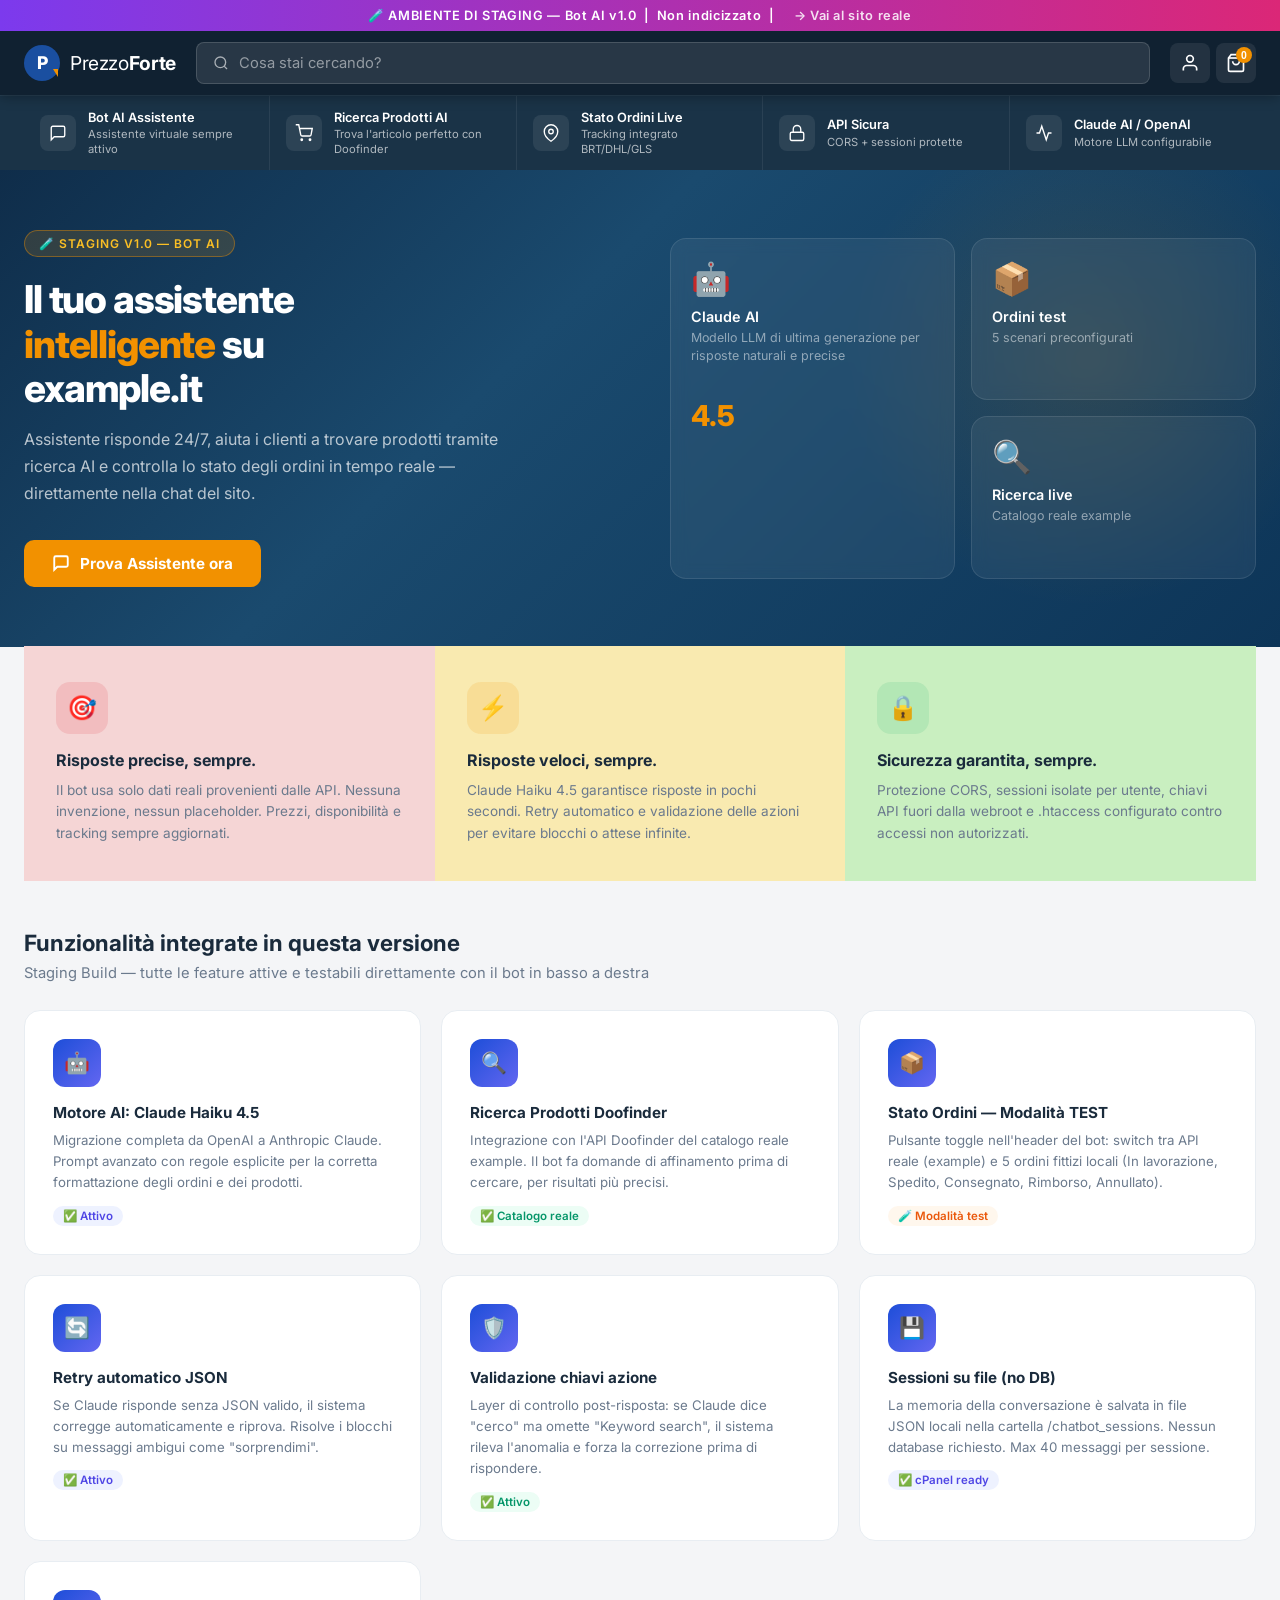
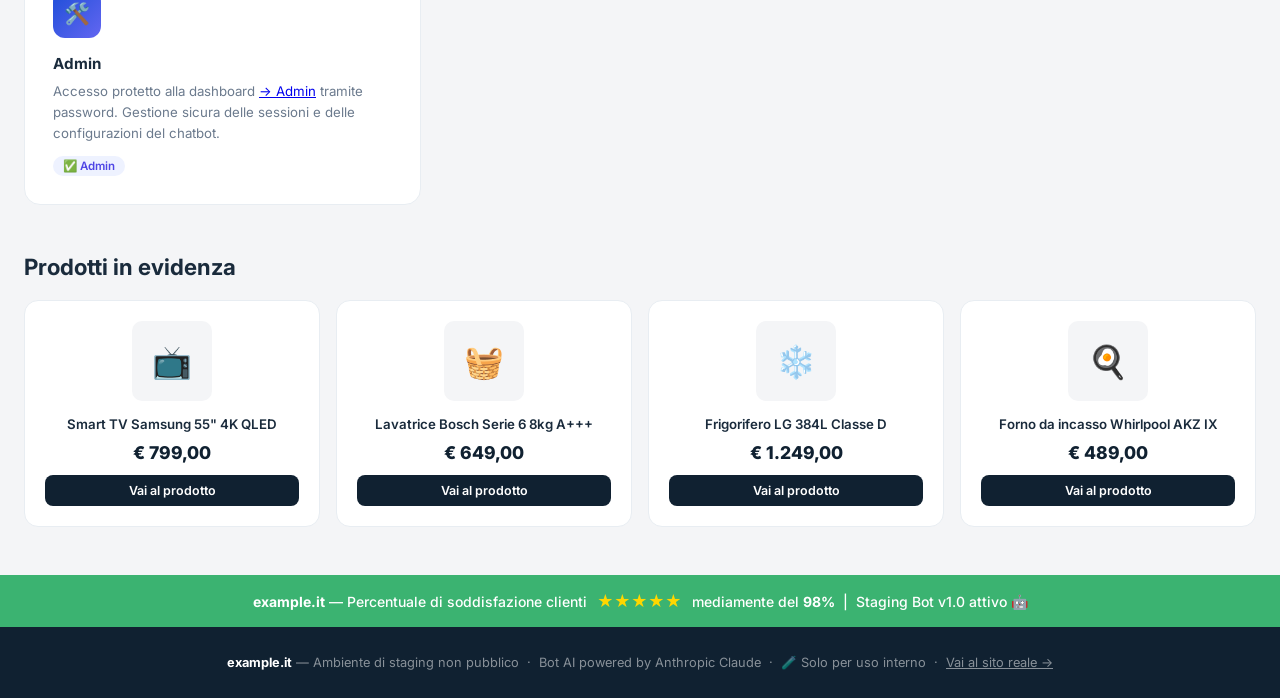
==== index.html @ e156c90d "spostato index" ====
<!DOCTYPE html>
<html lang="it">
<head>
    <meta charset="UTF-8">
    <meta name="viewport" content="width=device-width, initial-scale=1.0">
    <title>example — Ambiente di Staging Bot AI</title>
    <meta name="description" content="Ambiente di staging per il test del chatbot AI di example.">
    <meta name="robots" content="noindex, nofollow">
    <link rel="preconnect" href="https://fonts.googleapis.com">
    <link href="https://fonts.googleapis.com/css2?family=Inter:wght@300;400;500;600;700;800&display=swap" rel="stylesheet">

    <style>
        *, *::before, *::after { box-sizing: border-box; margin: 0; padding: 0; }

        :root {
            --pf-navy:    #102131;
            --pf-navy-2:  #1a3347;
            --pf-orange:  #F29100;
            --pf-green:   #3BB371;
            --pf-pink-bg: #F5D5D5;
            --pf-yellow-bg:#F9EAB0;
            --pf-green-bg: #C9EFC0;
            --pf-light:   #f4f5f7;
            --pf-white:   #ffffff;
            --pf-text:    #1a2b3c;
            --pf-muted:   #6b7a8d;
            --pf-font:    'Inter', sans-serif;
            /* Widget vars */
            --w-primary: #1D4ED8;
            --w-gradient: linear-gradient(135deg, #1D4ED8, #6366f1);
        }

        html { scroll-behavior: smooth; }
        body { font-family: var(--pf-font); background: var(--pf-light); color: var(--pf-text); }

        /* ============ STAGING BADGE ============ */
        .staging-bar {
            background: linear-gradient(90deg, #7c3aed, #db2777);
            color: white; text-align: center;
            padding: 8px 16px; font-size: 0.8rem; font-weight: 600;
            letter-spacing: 0.05em; z-index: 1000; position: relative;
        }
        .staging-bar a { color: rgba(255,255,255,0.85); text-decoration: none; margin-left: 12px; }
        .staging-bar a:hover { text-decoration: underline; }

        /* ============ HEADER ============ */
        .pf-header {
            background: var(--pf-navy);
            padding: 0 24px;
            position: sticky; top: 0; z-index: 999;
            box-shadow: 0 2px 12px rgba(0,0,0,0.3);
        }
        .pf-header-inner {
            max-width: 1280px; margin: 0 auto;
            display: flex; align-items: center; gap: 20px;
            height: 64px;
        }
        .pf-logo {
            display: flex; align-items: center; gap: 10px;
            text-decoration: none; flex-shrink: 0;
        }
        .pf-logo-icon {
            width: 36px; height: 36px; background: #1a4fa0;
            border-radius: 50%; display: flex; align-items: center;
            justify-content: center; position: relative;
        }
        .pf-logo-p {
            color: white; font-weight: 800; font-size: 1.1rem; line-height: 1;
        }
        .pf-logo-arrow {
            position: absolute; bottom: 4px; right: 2px;
            width: 0; height: 0;
            border-left: 5px solid transparent;
            border-right: 0px solid transparent;
            border-top: 8px solid var(--pf-orange);
        }
        .pf-logo-text { color: white; font-size: 1.2rem; font-weight: 700; letter-spacing: -0.02em; }
        .pf-logo-text span { font-weight: 400; }

        .pf-search {
            flex: 1; display: flex; align-items: center;
            background: rgba(255,255,255,0.1); border: 1px solid rgba(255,255,255,0.15);
            border-radius: 8px; padding: 0 16px; gap: 10px; height: 42px;
            transition: background 0.2s;
        }
        .pf-search:focus-within { background: rgba(255,255,255,0.16); border-color: rgba(255,255,255,0.3); }
        .pf-search input {
            background: none; border: none; outline: none; color: white;
            font-family: var(--pf-font); font-size: 0.92rem; width: 100%;
        }
        .pf-search input::placeholder { color: rgba(255,255,255,0.5); }
        .pf-search svg { flex-shrink: 0; opacity: 0.6; }

        .pf-header-icons { display: flex; gap: 6px; flex-shrink: 0; }
        .pf-icon-btn {
            width: 40px; height: 40px; border-radius: 8px; background: rgba(255,255,255,0.08);
            border: none; cursor: pointer; display: flex; align-items: center;
            justify-content: center; color: white; transition: background 0.2s; position: relative;
        }
        .pf-icon-btn:hover { background: rgba(255,255,255,0.15); }
        .pf-cart-badge {
            position: absolute; top: 4px; right: 4px;
            width: 16px; height: 16px; background: var(--pf-orange);
            border-radius: 50%; font-size: 0.65rem; font-weight: 700;
            display: flex; align-items: center; justify-content: center; color: white;
        }

        /* ============ SERVICE STRIP ============ */
        .service-strip {
            background: var(--pf-navy-2);
            border-top: 1px solid rgba(255,255,255,0.06);
        }
        .service-strip-inner {
            max-width: 1280px; margin: 0 auto;
            display: grid; grid-template-columns: repeat(5, 1fr);
            padding: 0 24px;
        }
        .service-item {
            display: flex; align-items: center; gap: 12px;
            padding: 14px 16px; color: white;
            border-right: 1px solid rgba(255,255,255,0.07);
            transition: background 0.2s; cursor: default;
        }
        .service-item:last-child { border-right: none; }
        .service-item:hover { background: rgba(255,255,255,0.05); }
        .service-icon {
            width: 36px; height: 36px; flex-shrink: 0;
            display: flex; align-items: center; justify-content: center;
            background: rgba(255,255,255,0.08); border-radius: 8px;
        }
        .service-icon svg { width: 18px; height: 18px; }
        .service-text strong { display: block; font-size: 0.8rem; font-weight: 600; line-height: 1.2; }
        .service-text small { font-size: 0.7rem; opacity: 0.65; line-height: 1.3; display: block; margin-top: 2px; }

        /* ============ HERO BANNER ============ */
        .hero {
            background: linear-gradient(135deg, #0f2d4a 0%, #1a4a6e 40%, #0d3558 100%);
            padding: 60px 24px;
            position: relative; overflow: hidden;
        }
        .hero::before {
            content: '';
            position: absolute; top: -60px; right: -60px;
            width: 500px; height: 500px;
            background: radial-gradient(circle, rgba(242,145,0,0.12) 0%, transparent 70%);
            border-radius: 50%;
        }
        .hero-inner {
            max-width: 1280px; margin: 0 auto;
            display: grid; grid-template-columns: 1fr 1fr; gap: 60px;
            align-items: center;
        }
        .hero-badge {
            display: inline-flex; align-items: center; gap: 6px;
            background: rgba(242,145,0,0.15); border: 1px solid rgba(242,145,0,0.4);
            color: #fbbf24; padding: 5px 14px; border-radius: 100px;
            font-size: 0.75rem; font-weight: 600; letter-spacing: 0.08em;
            text-transform: uppercase; margin-bottom: 20px;
        }
        .hero h1 {
            font-size: 2.4rem; font-weight: 800; color: white; line-height: 1.15;
            margin-bottom: 16px; letter-spacing: -0.03em;
        }
        .hero h1 em { font-style: normal; color: var(--pf-orange); }
        .hero p {
            color: rgba(255,255,255,0.7); font-size: 1rem; line-height: 1.7;
            margin-bottom: 32px; max-width: 480px;
        }
        .hero-cta {
            display: inline-flex; align-items: center; gap: 10px;
            background: var(--pf-orange); color: white; font-weight: 700;
            padding: 14px 28px; border-radius: 10px; text-decoration: none;
            font-size: 0.95rem; transition: opacity 0.2s, transform 0.15s;
            cursor: pointer; border: none; font-family: var(--pf-font);
        }
        .hero-cta:hover { opacity: 0.9; transform: translateY(-1px); }

        /* Hero right: floating cards */
        .hero-visual {
            display: grid; grid-template-columns: 1fr 1fr; gap: 16px;
        }
        .conv-card {
            background: rgba(255,255,255,0.06);
            border: 1px solid rgba(255,255,255,0.1);
            border-radius: 16px; padding: 20px;
            backdrop-filter: blur(8px);
        }
        .conv-card.tall { grid-row: span 2; }
        .conv-card-icon { font-size: 2rem; margin-bottom: 10px; }
        .conv-card h4 { color: white; font-size: 0.9rem; font-weight: 600; margin-bottom: 4px; }
        .conv-card p  { color: rgba(255,255,255,0.5); font-size: 0.78rem; line-height: 1.5; }
        .conv-card-stat { font-size: 1.8rem; font-weight: 800; color: var(--pf-orange); margin-top: 12px; }

        /* ============ GARANZIE ============ */
        .garanzie {
            padding: 0 24px; margin-top: -1px;
        }
        .garanzie-inner {
            max-width: 1280px; margin: 0 auto;
            display: grid; grid-template-columns: repeat(3, 1fr); gap: 0;
        }
        .garanzia-card {
            padding: 36px 32px; position: relative;
        }
        .garanzia-card:nth-child(1) { background: var(--pf-pink-bg); }
        .garanzia-card:nth-child(2) { background: var(--pf-yellow-bg); }
        .garanzia-card:nth-child(3) { background: var(--pf-green-bg); }
        .garanzia-icon {
            width: 52px; height: 52px; border-radius: 14px;
            display: flex; align-items: center; justify-content: center;
            margin-bottom: 16px; font-size: 1.5rem;
        }
        .garanzia-card:nth-child(1) .garanzia-icon { background: rgba(220,53,69,0.15); }
        .garanzia-card:nth-child(2) .garanzia-icon { background: rgba(242,145,0,0.15); }
        .garanzia-card:nth-child(3) .garanzia-icon { background: rgba(59,179,113,0.15); }
        .garanzia-card h3 { font-size: 1rem; font-weight: 700; margin-bottom: 10px; color: var(--pf-text); }
        .garanzia-card p  { font-size: 0.85rem; color: var(--pf-muted); line-height: 1.6; }

        /* ============ FEATURES DETTAGLIO (sostituisce categorie) ============ */
        .features-section {
            max-width: 1280px; margin: 48px auto; padding: 0 24px;
        }
        .section-title {
            font-size: 1.4rem; font-weight: 700; margin-bottom: 8px; color: var(--pf-text);
        }
        .section-subtitle {
            font-size: 0.92rem; color: var(--pf-muted); margin-bottom: 28px;
        }
        .features-grid {
            display: grid; grid-template-columns: repeat(3, 1fr); gap: 20px;
        }
        .feature-card {
            background: white; border: 1px solid #e8edf2;
            border-radius: 16px; padding: 28px; transition: transform 0.2s, box-shadow 0.2s;
        }
        .feature-card:hover {
            transform: translateY(-3px);
            box-shadow: 0 12px 32px rgba(0,0,0,0.08);
        }
        .feature-card-icon {
            width: 48px; height: 48px; border-radius: 12px;
            background: linear-gradient(135deg, #1D4ED8, #6366f1);
            display: flex; align-items: center; justify-content: center;
            font-size: 1.3rem; margin-bottom: 16px;
        }
        .feature-card h4 { font-size: 0.95rem; font-weight: 700; margin-bottom: 8px; }
        .feature-card p  { font-size: 0.83rem; color: var(--pf-muted); line-height: 1.6; }
        .feature-tag {
            display: inline-block; margin-top: 12px;
            background: #EEF2FF; color: #4F46E5;
            font-size: 0.72rem; font-weight: 600; padding: 3px 10px;
            border-radius: 100px;
        }
        .feature-tag.green { background: #ECFDF5; color: #059669; }
        .feature-tag.orange{ background: #FFF7ED; color: #EA580C; }

        /* ============ TRUSTPILOT STRIP ============ */
        .trustpilot-strip {
            background: var(--pf-green); padding: 16px 24px; text-align: center;
            color: white; font-size: 0.875rem; font-weight: 500; margin-top: 48px;
        }
        .trustpilot-strip strong { font-weight: 700; }
        .tp-stars { color: #FFD700; font-size: 1rem; margin: 0 6px; }

        /* ============ PRODUCTS PLACEHOLDER ============ */
        .products-section {
            max-width: 1280px; margin: 0 auto 48px; padding: 0 24px;
        }
        .products-grid {
            display: grid; grid-template-columns: repeat(4, 1fr); gap: 16px; margin-top: 20px;
        }
        .product-card {
            background: white; border: 1px solid #e8edf2; border-radius: 14px;
            padding: 20px; text-align: center; transition: transform 0.2s, box-shadow 0.2s;
        }
        .product-card:hover { transform: translateY(-2px); box-shadow: 0 8px 24px rgba(0,0,0,0.07); }
        .product-thumb {
            width: 80px; height: 80px; background: var(--pf-light);
            border-radius: 10px; margin: 0 auto 14px; display: flex;
            align-items: center; justify-content: center; font-size: 2rem;
        }
        .product-card h5 { font-size: 0.83rem; font-weight: 600; margin-bottom: 8px; line-height: 1.4; color: var(--pf-text); }
        .product-price { font-size: 1.1rem; font-weight: 800; color: var(--pf-navy); }
        .product-btn {
            display: block; margin-top: 12px; padding: 8px;
            background: var(--pf-navy); color: white; border-radius: 8px;
            font-size: 0.78rem; font-weight: 600; text-decoration: none;
            transition: background 0.2s;
        }
        .product-btn:hover { background: var(--pf-navy-2); }

        /* ============ FOOTER ============ */
        .pf-footer {
            background: var(--pf-navy); color: rgba(255,255,255,0.5);
            text-align: center; padding: 28px 24px;
            font-size: 0.8rem; margin-top: 0;
        }
        .pf-footer strong { color: white; }

        /* ============ RESPONSIVE ============ */
        @media (max-width: 900px) {
            .hero-inner { grid-template-columns: 1fr; }
            .hero-visual { display: none; }
            .service-strip-inner { grid-template-columns: repeat(3, 1fr); }
            .service-item:nth-child(4),
            .service-item:nth-child(5) { display: none; }
            .garanzie-inner,
            .features-grid { grid-template-columns: 1fr; }
            .products-grid { grid-template-columns: repeat(2,1fr); }
        }
        @media (max-width: 580px) {
            .service-strip-inner { grid-template-columns: 1fr 1fr; }
            .service-item:nth-child(3),
            .service-item:nth-child(4),
            .service-item:nth-child(5) { display: none; }
            .products-grid { grid-template-columns: 1fr; }
        }
    </style>

</head>
<body>

    <!-- Staging Bar -->
    <div class="staging-bar">
        🧪 AMBIENTE DI STAGING — Bot AI v1.0 &nbsp;|&nbsp; Non indicizzato &nbsp;|&nbsp;
        <a href="#">→ Vai al sito reale</a>
    </div>

    <!-- Header -->
    <header class="pf-header">
        <div class="pf-header-inner">
            <a href="#" class="pf-logo">
                <div class="pf-logo-icon">
                    <span class="pf-logo-p">P</span>
                    <div class="pf-logo-arrow"></div>
                </div>
                <span class="pf-logo-text"><span>Prezzo</span>Forte</span>
            </a>
            <div class="pf-search">
                <svg width="16" height="16" viewBox="0 0 24 24" fill="none" stroke="white" stroke-width="2">
                    <circle cx="11" cy="11" r="8"/><path d="m21 21-4.35-4.35"/>
                </svg>
                <input type="text" placeholder="Cosa stai cercando?">
            </div>
            <div class="pf-header-icons">
                <button class="pf-icon-btn" aria-label="Account">
                    <svg width="20" height="20" viewBox="0 0 24 24" fill="none" stroke="white" stroke-width="2">
                        <path d="M20 21v-2a4 4 0 0 0-4-4H8a4 4 0 0 0-4 4v2"/>
                        <circle cx="12" cy="7" r="4"/>
                    </svg>
                </button>
                <button class="pf-icon-btn" aria-label="Carrello" style="position:relative">
                    <svg width="20" height="20" viewBox="0 0 24 24" fill="none" stroke="white" stroke-width="2">
                        <path d="M6 2 3 6v14a2 2 0 0 0 2 2h14a2 2 0 0 0 2-2V6l-3-4z"/>
                        <line x1="3" y1="6" x2="21" y2="6"/>
                        <path d="M16 10a4 4 0 0 1-8 0"/>
                    </svg>
                    <span class="pf-cart-badge">0</span>
                </button>
            </div>
        </div>
    </header>

    <!-- Service Strip -->
    <div class="service-strip">
        <div class="service-strip-inner">
            <div class="service-item">
                <div class="service-icon">
                    <svg viewBox="0 0 24 24" fill="none" stroke="white" stroke-width="1.8">
                        <path d="M21 15a2 2 0 0 1-2 2H7l-4 4V5a2 2 0 0 1 2-2h14a2 2 0 0 1 2 2z"/>
                    </svg>
                </div>
                <div class="service-text">
                    <strong>Bot AI Assistente</strong>
                    <small>Assistente virtuale sempre attivo</small>
                </div>
            </div>
            <div class="service-item">
                <div class="service-icon">
                    <svg viewBox="0 0 24 24" fill="none" stroke="white" stroke-width="1.8">
                        <circle cx="9" cy="21" r="1"/><circle cx="20" cy="21" r="1"/>
                        <path d="M1 1h4l2.68 13.39a2 2 0 0 0 2 1.61h9.72a2 2 0 0 0 2-1.61L23 6H6"/>
                    </svg>
                </div>
                <div class="service-text">
                    <strong>Ricerca Prodotti AI</strong>
                    <small>Trova l'articolo perfetto con Doofinder</small>
                </div>
            </div>
            <div class="service-item">
                <div class="service-icon">
                    <svg viewBox="0 0 24 24" fill="none" stroke="white" stroke-width="1.8">
                        <path d="M21 10c0 7-9 13-9 13s-9-6-9-13a9 9 0 0 1 18 0z"/>
                        <circle cx="12" cy="10" r="3"/>
                    </svg>
                </div>
                <div class="service-text">
                    <strong>Stato Ordini Live</strong>
                    <small>Tracking integrato BRT/DHL/GLS</small>
                </div>
            </div>
            <div class="service-item">
                <div class="service-icon">
                    <svg viewBox="0 0 24 24" fill="none" stroke="white" stroke-width="1.8">
                        <rect x="3" y="11" width="18" height="11" rx="2" ry="2"/>
                        <path d="M7 11V7a5 5 0 0 1 10 0v4"/>
                    </svg>
                </div>
                <div class="service-text">
                    <strong>API Sicura</strong>
                    <small>CORS + sessioni protette</small>
                </div>
            </div>
            <div class="service-item">
                <div class="service-icon">
                    <svg viewBox="0 0 24 24" fill="none" stroke="white" stroke-width="1.8">
                        <polyline points="22 12 18 12 15 21 9 3 6 12 2 12"/>
                    </svg>
                </div>
                <div class="service-text">
                    <strong>Claude AI / OpenAI</strong>
                    <small>Motore LLM configurabile</small>
                </div>
            </div>
        </div>
    </div>

    <!-- Hero Banner -->
    <section class="hero">
        <div class="hero-inner">
            <div>
                <div class="hero-badge">🧪 Staging v1.0 — Bot AI</div>
                <h1>Il tuo assistente<br><em>intelligente</em> su<br>example.it</h1>
                <p>Assistente risponde 24/7, aiuta i clienti a trovare prodotti tramite ricerca AI e controlla lo stato degli ordini in tempo reale — direttamente nella chat del sito.</p>
                <button class="hero-cta" onclick="document.getElementById('pf-widget-fab').click()">
                    <svg width="18" height="18" viewBox="0 0 24 24" fill="none" stroke="white" stroke-width="2.5">
                        <path d="M21 15a2 2 0 0 1-2 2H7l-4 4V5a2 2 0 0 1 2-2h14a2 2 0 0 1 2 2z"/>
                    </svg>
                    Prova Assistente ora
                </button>
            </div>
            <div class="hero-visual">
                <div class="conv-card tall">
                    <div class="conv-card-icon">🤖</div>
                    <h4>Claude AI</h4>
                    <p>Modello LLM di ultima generazione per risposte naturali e precise</p>
                    <div class="conv-card-stat">4.5</div>
                </div>
                <div class="conv-card">
                    <div class="conv-card-icon">📦</div>
                    <h4>Ordini test</h4>
                    <p>5 scenari preconfigurati</p>
                </div>
                <div class="conv-card">
                    <div class="conv-card-icon">🔍</div>
                    <h4>Ricerca live</h4>
                    <p>Catalogo reale example</p>
                </div>
            </div>
        </div>
    </section>

    <!-- Garanzie (ispirate al design originale) -->
    <div class="garanzie">
        <div class="garanzie-inner">
            <div class="garanzia-card">
                <div class="garanzia-icon">🎯</div>
                <h3>Risposte precise, sempre.</h3>
                <p>Il bot usa solo dati reali provenienti dalle API. Nessuna invenzione, nessun placeholder. Prezzi, disponibilità e tracking sempre aggiornati.</p>
            </div>
            <div class="garanzia-card">
                <div class="garanzia-icon">⚡</div>
                <h3>Risposte veloci, sempre.</h3>
                <p>Claude Haiku 4.5 garantisce risposte in pochi secondi. Retry automatico e validazione delle azioni per evitare blocchi o attese infinite.</p>
            </div>
            <div class="garanzia-card">
                <div class="garanzia-icon">🔒</div>
                <h3>Sicurezza garantita, sempre.</h3>
                <p>Protezione CORS, sessioni isolate per utente, chiavi API fuori dalla webroot e .htaccess configurato contro accessi non autorizzati.</p>
            </div>
        </div>
    </div>

    <!-- Features dettaglio (sostituisce categorie prodotto) -->
    <section class="features-section">
        <div class="section-title">Funzionalità integrate in questa versione</div>
        <div class="section-subtitle">Staging Build — tutte le feature attive e testabili direttamente con il bot in basso a destra</div>
        <div class="features-grid">
            <div class="feature-card">
                <div class="feature-card-icon">🤖</div>
                <h4>Motore AI: Claude Haiku 4.5</h4>
                <p>Migrazione completa da OpenAI a Anthropic Claude. Prompt avanzato con regole esplicite per la corretta formattazione degli ordini e dei prodotti.</p>
                <span class="feature-tag">✅ Attivo</span>
            </div>
            <div class="feature-card">
                <div class="feature-card-icon">🔍</div>
                <h4>Ricerca Prodotti Doofinder</h4>
                <p>Integrazione con l'API Doofinder del catalogo reale example. Il bot fa domande di affinamento prima di cercare, per risultati più precisi.</p>
                <span class="feature-tag green">✅ Catalogo reale</span>
            </div>
            <div class="feature-card">
                <div class="feature-card-icon">📦</div>
                <h4>Stato Ordini — Modalità TEST</h4>
                <p>Pulsante toggle nell'header del bot: switch tra API reale (example) e 5 ordini fittizi locali (In lavorazione, Spedito, Consegnato, Rimborso, Annullato).</p>
                <span class="feature-tag orange">🧪 Modalità test</span>
            </div>
            <div class="feature-card">
                <div class="feature-card-icon">🔄</div>
                <h4>Retry automatico JSON</h4>
                <p>Se Claude risponde senza JSON valido, il sistema corregge automaticamente e riprova. Risolve i blocchi su messaggi ambigui come "sorprendimi".</p>
                <span class="feature-tag">✅ Attivo</span>
            </div>
            <div class="feature-card">
                <div class="feature-card-icon">🛡️</div>
                <h4>Validazione chiavi azione</h4>
                <p>Layer di controllo post-risposta: se Claude dice "cerco" ma omette "Keyword search", il sistema rileva l'anomalia e forza la correzione prima di rispondere.</p>
                <span class="feature-tag green">✅ Attivo</span>
            </div>
            <div class="feature-card">
                <div class="feature-card-icon">💾</div>
                <h4>Sessioni su file (no DB)</h4>
                <p>La memoria della conversazione è salvata in file JSON locali nella cartella /chatbot_sessions. Nessun database richiesto. Max 40 messaggi per sessione.</p>
                <span class="feature-tag">✅ cPanel ready</span>
            </div>
            <div class="feature-card">
                <div class="feature-card-icon">🛠️</div>
                <h4>Admin</h4>
                <p>Accesso protetto alla dashboard <a href="admin/index.php" class="feature-docs-link">→ Admin</a> tramite password. Gestione sicura delle sessioni e delle configurazioni del chatbot.</p>
				<span class="feature-tag">✅ Admin</span>
            </div>
        </div>
    </section>

    <!-- Prodotti in evidenza (placeholder) -->
    <section class="products-section">
        <div class="section-title">Prodotti in evidenza</div>
        <div class="products-grid">
            <div class="product-card">
                <div class="product-thumb">📺</div>
                <h5>Smart TV Samsung 55" 4K QLED</h5>
                <div class="product-price">€ 799,00</div>
                <a href="#" class="product-btn">Vai al prodotto</a>
            </div>
            <div class="product-card">
                <div class="product-thumb">🧺</div>
                <h5>Lavatrice Bosch Serie 6 8kg A+++</h5>
                <div class="product-price">€ 649,00</div>
                <a href="#" class="product-btn">Vai al prodotto</a>
            </div>
            <div class="product-card">
                <div class="product-thumb">❄️</div>
                <h5>Frigorifero LG 384L Classe D</h5>
                <div class="product-price">€ 1.249,00</div>
                <a href="#" class="product-btn">Vai al prodotto</a>
            </div>
            <div class="product-card">
                <div class="product-thumb">🍳</div>
                <h5>Forno da incasso Whirlpool AKZ IX</h5>
                <div class="product-price">€ 489,00</div>
                <a href="#" class="product-btn">Vai al prodotto</a>
            </div>
        </div>
    </section>

    <!-- Trustpilot Strip -->
    <div class="trustpilot-strip">
        <strong>example.it</strong> — Percentuale di soddisfazione clienti
        <span class="tp-stars">★★★★★</span>
        mediamente del <strong>98%</strong> &nbsp;|&nbsp; Staging Bot v1.0 attivo 🤖
    </div>

    <!-- Footer -->
    <footer class="pf-footer">
        <strong>example.it</strong> — Ambiente di staging non pubblico &nbsp;·&nbsp;
        Bot AI powered by Anthropic Claude &nbsp;·&nbsp;
        🧪 Solo per uso interno &nbsp;·&nbsp;
        <a href="#" style="color:rgba(255,255,255,0.5)">Vai al sito reale →</a>
    </footer>

</body>
</html>
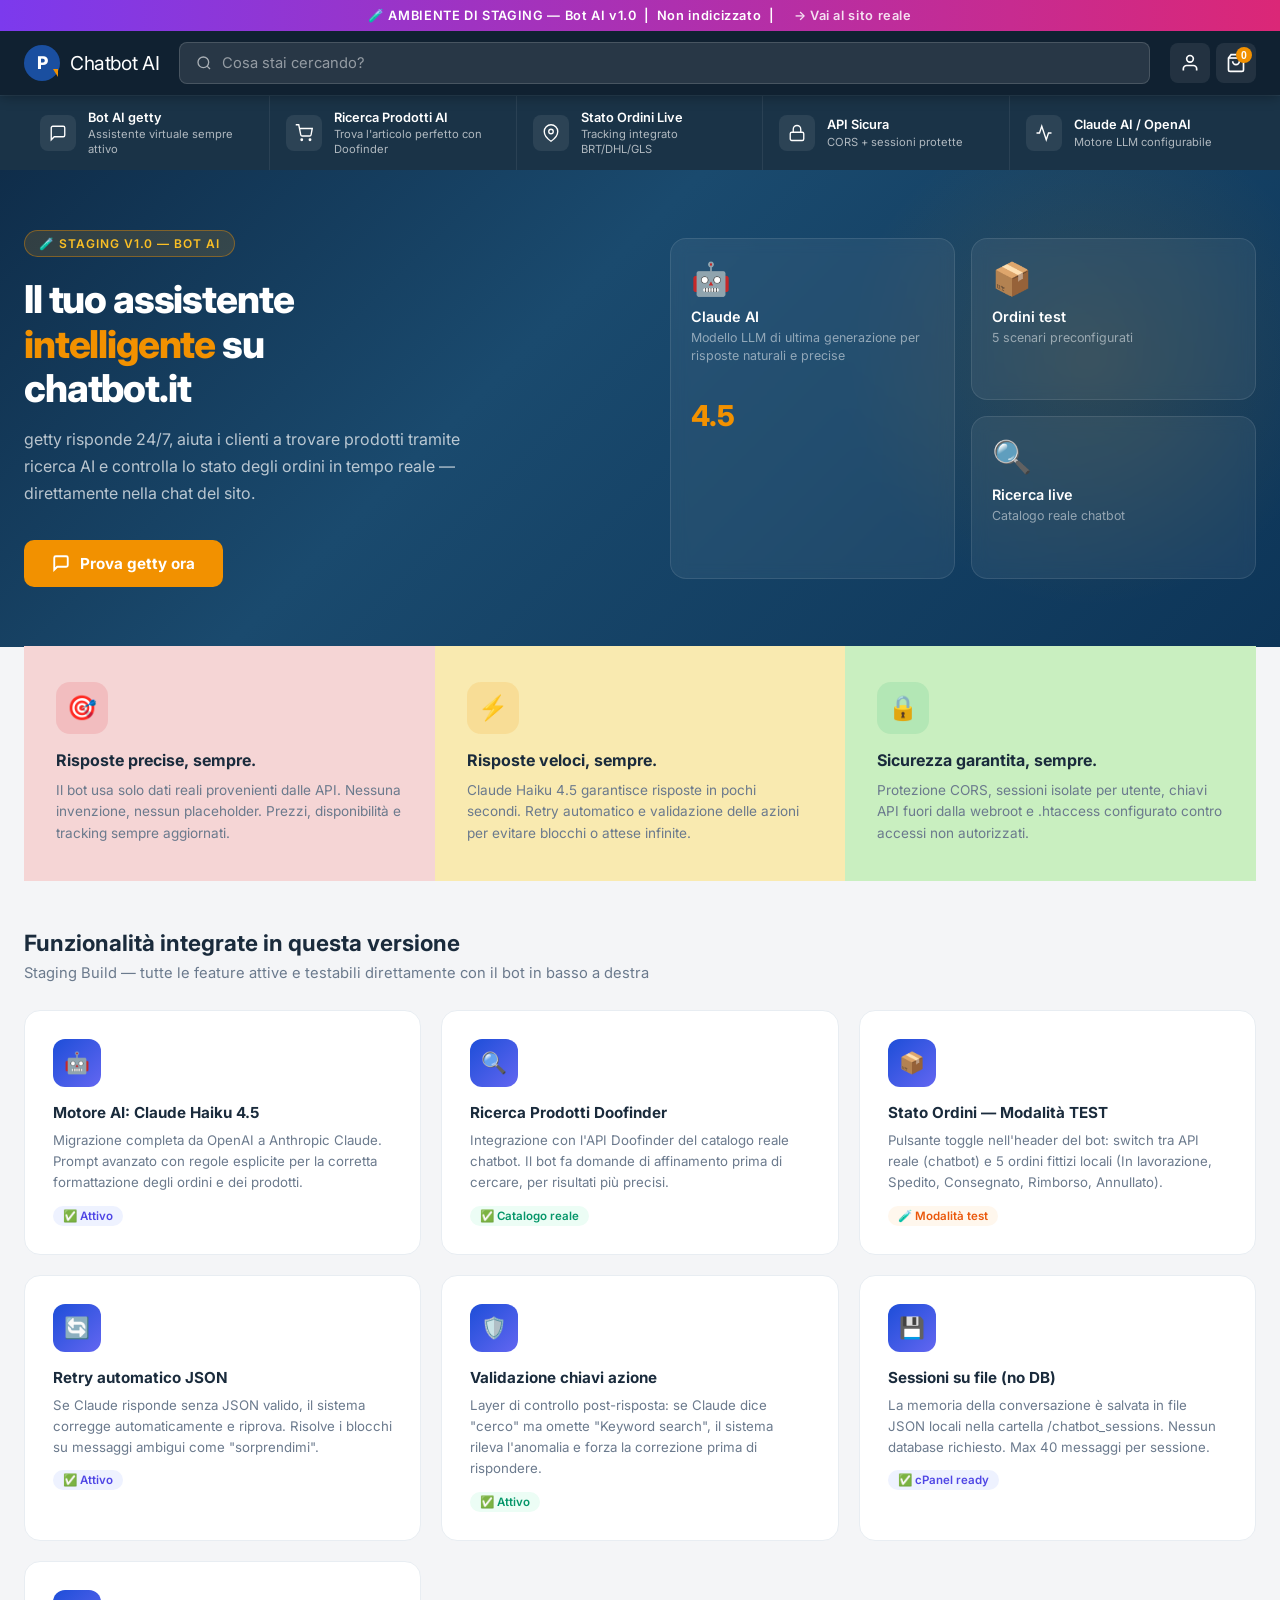
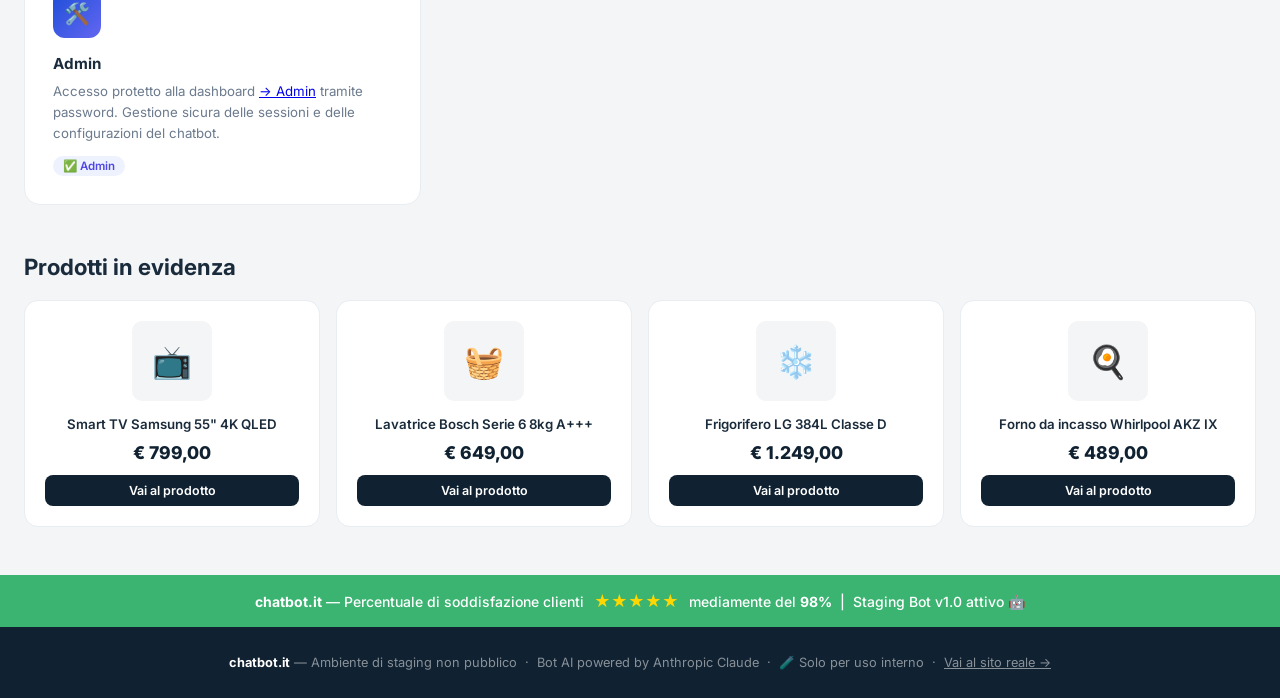
==== commit 190f7fc3: "aggiornamento con handoff conversazione" ====
--- a/index.html
+++ b/index.html
@@ -1,581 +1,581 @@
-<!DOCTYPE html>
-<html lang="it">
-<head>
-    <meta charset="UTF-8">
-    <meta name="viewport" content="width=device-width, initial-scale=1.0">
-    <title>example — Ambiente di Staging Bot AI</title>
-    <meta name="description" content="Ambiente di staging per il test del chatbot AI di example.">
-    <meta name="robots" content="noindex, nofollow">
-    <link rel="preconnect" href="https://fonts.googleapis.com">
-    <link href="https://fonts.googleapis.com/css2?family=Inter:wght@300;400;500;600;700;800&display=swap" rel="stylesheet">
-
-    <style>
-        *, *::before, *::after { box-sizing: border-box; margin: 0; padding: 0; }
-
-        :root {
-            --pf-navy:    #102131;
-            --pf-navy-2:  #1a3347;
-            --pf-orange:  #F29100;
-            --pf-green:   #3BB371;
-            --pf-pink-bg: #F5D5D5;
-            --pf-yellow-bg:#F9EAB0;
-            --pf-green-bg: #C9EFC0;
-            --pf-light:   #f4f5f7;
-            --pf-white:   #ffffff;
-            --pf-text:    #1a2b3c;
-            --pf-muted:   #6b7a8d;
-            --pf-font:    'Inter', sans-serif;
-            /* Widget vars */
-            --w-primary: #1D4ED8;
-            --w-gradient: linear-gradient(135deg, #1D4ED8, #6366f1);
-        }
-
-        html { scroll-behavior: smooth; }
-        body { font-family: var(--pf-font); background: var(--pf-light); color: var(--pf-text); }
-
-        /* ============ STAGING BADGE ============ */
-        .staging-bar {
-            background: linear-gradient(90deg, #7c3aed, #db2777);
-            color: white; text-align: center;
-            padding: 8px 16px; font-size: 0.8rem; font-weight: 600;
-            letter-spacing: 0.05em; z-index: 1000; position: relative;
-        }
-        .staging-bar a { color: rgba(255,255,255,0.85); text-decoration: none; margin-left: 12px; }
-        .staging-bar a:hover { text-decoration: underline; }
-
-        /* ============ HEADER ============ */
-        .pf-header {
-            background: var(--pf-navy);
-            padding: 0 24px;
-            position: sticky; top: 0; z-index: 999;
-            box-shadow: 0 2px 12px rgba(0,0,0,0.3);
-        }
-        .pf-header-inner {
-            max-width: 1280px; margin: 0 auto;
-            display: flex; align-items: center; gap: 20px;
-            height: 64px;
-        }
-        .pf-logo {
-            display: flex; align-items: center; gap: 10px;
-            text-decoration: none; flex-shrink: 0;
-        }
-        .pf-logo-icon {
-            width: 36px; height: 36px; background: #1a4fa0;
-            border-radius: 50%; display: flex; align-items: center;
-            justify-content: center; position: relative;
-        }
-        .pf-logo-p {
-            color: white; font-weight: 800; font-size: 1.1rem; line-height: 1;
-        }
-        .pf-logo-arrow {
-            position: absolute; bottom: 4px; right: 2px;
-            width: 0; height: 0;
-            border-left: 5px solid transparent;
-            border-right: 0px solid transparent;
-            border-top: 8px solid var(--pf-orange);
-        }
-        .pf-logo-text { color: white; font-size: 1.2rem; font-weight: 700; letter-spacing: -0.02em; }
-        .pf-logo-text span { font-weight: 400; }
-
-        .pf-search {
-            flex: 1; display: flex; align-items: center;
-            background: rgba(255,255,255,0.1); border: 1px solid rgba(255,255,255,0.15);
-            border-radius: 8px; padding: 0 16px; gap: 10px; height: 42px;
-            transition: background 0.2s;
-        }
-        .pf-search:focus-within { background: rgba(255,255,255,0.16); border-color: rgba(255,255,255,0.3); }
-        .pf-search input {
-            background: none; border: none; outline: none; color: white;
-            font-family: var(--pf-font); font-size: 0.92rem; width: 100%;
-        }
-        .pf-search input::placeholder { color: rgba(255,255,255,0.5); }
-        .pf-search svg { flex-shrink: 0; opacity: 0.6; }
-
-        .pf-header-icons { display: flex; gap: 6px; flex-shrink: 0; }
-        .pf-icon-btn {
-            width: 40px; height: 40px; border-radius: 8px; background: rgba(255,255,255,0.08);
-            border: none; cursor: pointer; display: flex; align-items: center;
-            justify-content: center; color: white; transition: background 0.2s; position: relative;
-        }
-        .pf-icon-btn:hover { background: rgba(255,255,255,0.15); }
-        .pf-cart-badge {
-            position: absolute; top: 4px; right: 4px;
-            width: 16px; height: 16px; background: var(--pf-orange);
-            border-radius: 50%; font-size: 0.65rem; font-weight: 700;
-            display: flex; align-items: center; justify-content: center; color: white;
-        }
-
-        /* ============ SERVICE STRIP ============ */
-        .service-strip {
-            background: var(--pf-navy-2);
-            border-top: 1px solid rgba(255,255,255,0.06);
-        }
-        .service-strip-inner {
-            max-width: 1280px; margin: 0 auto;
-            display: grid; grid-template-columns: repeat(5, 1fr);
-            padding: 0 24px;
-        }
-        .service-item {
-            display: flex; align-items: center; gap: 12px;
-            padding: 14px 16px; color: white;
-            border-right: 1px solid rgba(255,255,255,0.07);
-            transition: background 0.2s; cursor: default;
-        }
-        .service-item:last-child { border-right: none; }
-        .service-item:hover { background: rgba(255,255,255,0.05); }
-        .service-icon {
-            width: 36px; height: 36px; flex-shrink: 0;
-            display: flex; align-items: center; justify-content: center;
-            background: rgba(255,255,255,0.08); border-radius: 8px;
-        }
-        .service-icon svg { width: 18px; height: 18px; }
-        .service-text strong { display: block; font-size: 0.8rem; font-weight: 600; line-height: 1.2; }
-        .service-text small { font-size: 0.7rem; opacity: 0.65; line-height: 1.3; display: block; margin-top: 2px; }
-
-        /* ============ HERO BANNER ============ */
-        .hero {
-            background: linear-gradient(135deg, #0f2d4a 0%, #1a4a6e 40%, #0d3558 100%);
-            padding: 60px 24px;
-            position: relative; overflow: hidden;
-        }
-        .hero::before {
-            content: '';
-            position: absolute; top: -60px; right: -60px;
-            width: 500px; height: 500px;
-            background: radial-gradient(circle, rgba(242,145,0,0.12) 0%, transparent 70%);
-            border-radius: 50%;
-        }
-        .hero-inner {
-            max-width: 1280px; margin: 0 auto;
-            display: grid; grid-template-columns: 1fr 1fr; gap: 60px;
-            align-items: center;
-        }
-        .hero-badge {
-            display: inline-flex; align-items: center; gap: 6px;
-            background: rgba(242,145,0,0.15); border: 1px solid rgba(242,145,0,0.4);
-            color: #fbbf24; padding: 5px 14px; border-radius: 100px;
-            font-size: 0.75rem; font-weight: 600; letter-spacing: 0.08em;
-            text-transform: uppercase; margin-bottom: 20px;
-        }
-        .hero h1 {
-            font-size: 2.4rem; font-weight: 800; color: white; line-height: 1.15;
-            margin-bottom: 16px; letter-spacing: -0.03em;
-        }
-        .hero h1 em { font-style: normal; color: var(--pf-orange); }
-        .hero p {
-            color: rgba(255,255,255,0.7); font-size: 1rem; line-height: 1.7;
-            margin-bottom: 32px; max-width: 480px;
-        }
-        .hero-cta {
-            display: inline-flex; align-items: center; gap: 10px;
-            background: var(--pf-orange); color: white; font-weight: 700;
-            padding: 14px 28px; border-radius: 10px; text-decoration: none;
-            font-size: 0.95rem; transition: opacity 0.2s, transform 0.15s;
-            cursor: pointer; border: none; font-family: var(--pf-font);
-        }
-        .hero-cta:hover { opacity: 0.9; transform: translateY(-1px); }
-
-        /* Hero right: floating cards */
-        .hero-visual {
-            display: grid; grid-template-columns: 1fr 1fr; gap: 16px;
-        }
-        .conv-card {
-            background: rgba(255,255,255,0.06);
-            border: 1px solid rgba(255,255,255,0.1);
-            border-radius: 16px; padding: 20px;
-            backdrop-filter: blur(8px);
-        }
-        .conv-card.tall { grid-row: span 2; }
-        .conv-card-icon { font-size: 2rem; margin-bottom: 10px; }
-        .conv-card h4 { color: white; font-size: 0.9rem; font-weight: 600; margin-bottom: 4px; }
-        .conv-card p  { color: rgba(255,255,255,0.5); font-size: 0.78rem; line-height: 1.5; }
-        .conv-card-stat { font-size: 1.8rem; font-weight: 800; color: var(--pf-orange); margin-top: 12px; }
-
-        /* ============ GARANZIE ============ */
-        .garanzie {
-            padding: 0 24px; margin-top: -1px;
-        }
-        .garanzie-inner {
-            max-width: 1280px; margin: 0 auto;
-            display: grid; grid-template-columns: repeat(3, 1fr); gap: 0;
-        }
-        .garanzia-card {
-            padding: 36px 32px; position: relative;
-        }
-        .garanzia-card:nth-child(1) { background: var(--pf-pink-bg); }
-        .garanzia-card:nth-child(2) { background: var(--pf-yellow-bg); }
-        .garanzia-card:nth-child(3) { background: var(--pf-green-bg); }
-        .garanzia-icon {
-            width: 52px; height: 52px; border-radius: 14px;
-            display: flex; align-items: center; justify-content: center;
-            margin-bottom: 16px; font-size: 1.5rem;
-        }
-        .garanzia-card:nth-child(1) .garanzia-icon { background: rgba(220,53,69,0.15); }
-        .garanzia-card:nth-child(2) .garanzia-icon { background: rgba(242,145,0,0.15); }
-        .garanzia-card:nth-child(3) .garanzia-icon { background: rgba(59,179,113,0.15); }
-        .garanzia-card h3 { font-size: 1rem; font-weight: 700; margin-bottom: 10px; color: var(--pf-text); }
-        .garanzia-card p  { font-size: 0.85rem; color: var(--pf-muted); line-height: 1.6; }
-
-        /* ============ FEATURES DETTAGLIO (sostituisce categorie) ============ */
-        .features-section {
-            max-width: 1280px; margin: 48px auto; padding: 0 24px;
-        }
-        .section-title {
-            font-size: 1.4rem; font-weight: 700; margin-bottom: 8px; color: var(--pf-text);
-        }
-        .section-subtitle {
-            font-size: 0.92rem; color: var(--pf-muted); margin-bottom: 28px;
-        }
-        .features-grid {
-            display: grid; grid-template-columns: repeat(3, 1fr); gap: 20px;
-        }
-        .feature-card {
-            background: white; border: 1px solid #e8edf2;
-            border-radius: 16px; padding: 28px; transition: transform 0.2s, box-shadow 0.2s;
-        }
-        .feature-card:hover {
-            transform: translateY(-3px);
-            box-shadow: 0 12px 32px rgba(0,0,0,0.08);
-        }
-        .feature-card-icon {
-            width: 48px; height: 48px; border-radius: 12px;
-            background: linear-gradient(135deg, #1D4ED8, #6366f1);
-            display: flex; align-items: center; justify-content: center;
-            font-size: 1.3rem; margin-bottom: 16px;
-        }
-        .feature-card h4 { font-size: 0.95rem; font-weight: 700; margin-bottom: 8px; }
-        .feature-card p  { font-size: 0.83rem; color: var(--pf-muted); line-height: 1.6; }
-        .feature-tag {
-            display: inline-block; margin-top: 12px;
-            background: #EEF2FF; color: #4F46E5;
-            font-size: 0.72rem; font-weight: 600; padding: 3px 10px;
-            border-radius: 100px;
-        }
-        .feature-tag.green { background: #ECFDF5; color: #059669; }
-        .feature-tag.orange{ background: #FFF7ED; color: #EA580C; }
-
-        /* ============ TRUSTPILOT STRIP ============ */
-        .trustpilot-strip {
-            background: var(--pf-green); padding: 16px 24px; text-align: center;
-            color: white; font-size: 0.875rem; font-weight: 500; margin-top: 48px;
-        }
-        .trustpilot-strip strong { font-weight: 700; }
-        .tp-stars { color: #FFD700; font-size: 1rem; margin: 0 6px; }
-
-        /* ============ PRODUCTS PLACEHOLDER ============ */
-        .products-section {
-            max-width: 1280px; margin: 0 auto 48px; padding: 0 24px;
-        }
-        .products-grid {
-            display: grid; grid-template-columns: repeat(4, 1fr); gap: 16px; margin-top: 20px;
-        }
-        .product-card {
-            background: white; border: 1px solid #e8edf2; border-radius: 14px;
-            padding: 20px; text-align: center; transition: transform 0.2s, box-shadow 0.2s;
-        }
-        .product-card:hover { transform: translateY(-2px); box-shadow: 0 8px 24px rgba(0,0,0,0.07); }
-        .product-thumb {
-            width: 80px; height: 80px; background: var(--pf-light);
-            border-radius: 10px; margin: 0 auto 14px; display: flex;
-            align-items: center; justify-content: center; font-size: 2rem;
-        }
-        .product-card h5 { font-size: 0.83rem; font-weight: 600; margin-bottom: 8px; line-height: 1.4; color: var(--pf-text); }
-        .product-price { font-size: 1.1rem; font-weight: 800; color: var(--pf-navy); }
-        .product-btn {
-            display: block; margin-top: 12px; padding: 8px;
-            background: var(--pf-navy); color: white; border-radius: 8px;
-            font-size: 0.78rem; font-weight: 600; text-decoration: none;
-            transition: background 0.2s;
-        }
-        .product-btn:hover { background: var(--pf-navy-2); }
-
-        /* ============ FOOTER ============ */
-        .pf-footer {
-            background: var(--pf-navy); color: rgba(255,255,255,0.5);
-            text-align: center; padding: 28px 24px;
-            font-size: 0.8rem; margin-top: 0;
-        }
-        .pf-footer strong { color: white; }
-
-        /* ============ RESPONSIVE ============ */
-        @media (max-width: 900px) {
-            .hero-inner { grid-template-columns: 1fr; }
-            .hero-visual { display: none; }
-            .service-strip-inner { grid-template-columns: repeat(3, 1fr); }
-            .service-item:nth-child(4),
-            .service-item:nth-child(5) { display: none; }
-            .garanzie-inner,
-            .features-grid { grid-template-columns: 1fr; }
-            .products-grid { grid-template-columns: repeat(2,1fr); }
-        }
-        @media (max-width: 580px) {
-            .service-strip-inner { grid-template-columns: 1fr 1fr; }
-            .service-item:nth-child(3),
-            .service-item:nth-child(4),
-            .service-item:nth-child(5) { display: none; }
-            .products-grid { grid-template-columns: 1fr; }
-        }
-    </style>
-
-</head>
-<body>
-
-    <!-- Staging Bar -->
-    <div class="staging-bar">
-        🧪 AMBIENTE DI STAGING — Bot AI v1.0 &nbsp;|&nbsp; Non indicizzato &nbsp;|&nbsp;
-        <a href="#">→ Vai al sito reale</a>
-    </div>
-
-    <!-- Header -->
-    <header class="pf-header">
-        <div class="pf-header-inner">
-            <a href="#" class="pf-logo">
-                <div class="pf-logo-icon">
-                    <span class="pf-logo-p">P</span>
-                    <div class="pf-logo-arrow"></div>
-                </div>
-                <span class="pf-logo-text"><span>Prezzo</span>Forte</span>
-            </a>
-            <div class="pf-search">
-                <svg width="16" height="16" viewBox="0 0 24 24" fill="none" stroke="white" stroke-width="2">
-                    <circle cx="11" cy="11" r="8"/><path d="m21 21-4.35-4.35"/>
-                </svg>
-                <input type="text" placeholder="Cosa stai cercando?">
-            </div>
-            <div class="pf-header-icons">
-                <button class="pf-icon-btn" aria-label="Account">
-                    <svg width="20" height="20" viewBox="0 0 24 24" fill="none" stroke="white" stroke-width="2">
-                        <path d="M20 21v-2a4 4 0 0 0-4-4H8a4 4 0 0 0-4 4v2"/>
-                        <circle cx="12" cy="7" r="4"/>
-                    </svg>
-                </button>
-                <button class="pf-icon-btn" aria-label="Carrello" style="position:relative">
-                    <svg width="20" height="20" viewBox="0 0 24 24" fill="none" stroke="white" stroke-width="2">
-                        <path d="M6 2 3 6v14a2 2 0 0 0 2 2h14a2 2 0 0 0 2-2V6l-3-4z"/>
-                        <line x1="3" y1="6" x2="21" y2="6"/>
-                        <path d="M16 10a4 4 0 0 1-8 0"/>
-                    </svg>
-                    <span class="pf-cart-badge">0</span>
-                </button>
-            </div>
-        </div>
-    </header>
-
-    <!-- Service Strip -->
-    <div class="service-strip">
-        <div class="service-strip-inner">
-            <div class="service-item">
-                <div class="service-icon">
-                    <svg viewBox="0 0 24 24" fill="none" stroke="white" stroke-width="1.8">
-                        <path d="M21 15a2 2 0 0 1-2 2H7l-4 4V5a2 2 0 0 1 2-2h14a2 2 0 0 1 2 2z"/>
-                    </svg>
-                </div>
-                <div class="service-text">
-                    <strong>Bot AI Assistente</strong>
-                    <small>Assistente virtuale sempre attivo</small>
-                </div>
-            </div>
-            <div class="service-item">
-                <div class="service-icon">
-                    <svg viewBox="0 0 24 24" fill="none" stroke="white" stroke-width="1.8">
-                        <circle cx="9" cy="21" r="1"/><circle cx="20" cy="21" r="1"/>
-                        <path d="M1 1h4l2.68 13.39a2 2 0 0 0 2 1.61h9.72a2 2 0 0 0 2-1.61L23 6H6"/>
-                    </svg>
-                </div>
-                <div class="service-text">
-                    <strong>Ricerca Prodotti AI</strong>
-                    <small>Trova l'articolo perfetto con Doofinder</small>
-                </div>
-            </div>
-            <div class="service-item">
-                <div class="service-icon">
-                    <svg viewBox="0 0 24 24" fill="none" stroke="white" stroke-width="1.8">
-                        <path d="M21 10c0 7-9 13-9 13s-9-6-9-13a9 9 0 0 1 18 0z"/>
-                        <circle cx="12" cy="10" r="3"/>
-                    </svg>
-                </div>
-                <div class="service-text">
-                    <strong>Stato Ordini Live</strong>
-                    <small>Tracking integrato BRT/DHL/GLS</small>
-                </div>
-            </div>
-            <div class="service-item">
-                <div class="service-icon">
-                    <svg viewBox="0 0 24 24" fill="none" stroke="white" stroke-width="1.8">
-                        <rect x="3" y="11" width="18" height="11" rx="2" ry="2"/>
-                        <path d="M7 11V7a5 5 0 0 1 10 0v4"/>
-                    </svg>
-                </div>
-                <div class="service-text">
-                    <strong>API Sicura</strong>
-                    <small>CORS + sessioni protette</small>
-                </div>
-            </div>
-            <div class="service-item">
-                <div class="service-icon">
-                    <svg viewBox="0 0 24 24" fill="none" stroke="white" stroke-width="1.8">
-                        <polyline points="22 12 18 12 15 21 9 3 6 12 2 12"/>
-                    </svg>
-                </div>
-                <div class="service-text">
-                    <strong>Claude AI / OpenAI</strong>
-                    <small>Motore LLM configurabile</small>
-                </div>
-            </div>
-        </div>
-    </div>
-
-    <!-- Hero Banner -->
-    <section class="hero">
-        <div class="hero-inner">
-            <div>
-                <div class="hero-badge">🧪 Staging v1.0 — Bot AI</div>
-                <h1>Il tuo assistente<br><em>intelligente</em> su<br>example.it</h1>
-                <p>Assistente risponde 24/7, aiuta i clienti a trovare prodotti tramite ricerca AI e controlla lo stato degli ordini in tempo reale — direttamente nella chat del sito.</p>
-                <button class="hero-cta" onclick="document.getElementById('pf-widget-fab').click()">
-                    <svg width="18" height="18" viewBox="0 0 24 24" fill="none" stroke="white" stroke-width="2.5">
-                        <path d="M21 15a2 2 0 0 1-2 2H7l-4 4V5a2 2 0 0 1 2-2h14a2 2 0 0 1 2 2z"/>
-                    </svg>
-                    Prova Assistente ora
-                </button>
-            </div>
-            <div class="hero-visual">
-                <div class="conv-card tall">
-                    <div class="conv-card-icon">🤖</div>
-                    <h4>Claude AI</h4>
-                    <p>Modello LLM di ultima generazione per risposte naturali e precise</p>
-                    <div class="conv-card-stat">4.5</div>
-                </div>
-                <div class="conv-card">
-                    <div class="conv-card-icon">📦</div>
-                    <h4>Ordini test</h4>
-                    <p>5 scenari preconfigurati</p>
-                </div>
-                <div class="conv-card">
-                    <div class="conv-card-icon">🔍</div>
-                    <h4>Ricerca live</h4>
-                    <p>Catalogo reale example</p>
-                </div>
-            </div>
-        </div>
-    </section>
-
-    <!-- Garanzie (ispirate al design originale) -->
-    <div class="garanzie">
-        <div class="garanzie-inner">
-            <div class="garanzia-card">
-                <div class="garanzia-icon">🎯</div>
-                <h3>Risposte precise, sempre.</h3>
-                <p>Il bot usa solo dati reali provenienti dalle API. Nessuna invenzione, nessun placeholder. Prezzi, disponibilità e tracking sempre aggiornati.</p>
-            </div>
-            <div class="garanzia-card">
-                <div class="garanzia-icon">⚡</div>
-                <h3>Risposte veloci, sempre.</h3>
-                <p>Claude Haiku 4.5 garantisce risposte in pochi secondi. Retry automatico e validazione delle azioni per evitare blocchi o attese infinite.</p>
-            </div>
-            <div class="garanzia-card">
-                <div class="garanzia-icon">🔒</div>
-                <h3>Sicurezza garantita, sempre.</h3>
-                <p>Protezione CORS, sessioni isolate per utente, chiavi API fuori dalla webroot e .htaccess configurato contro accessi non autorizzati.</p>
-            </div>
-        </div>
-    </div>
-
-    <!-- Features dettaglio (sostituisce categorie prodotto) -->
-    <section class="features-section">
-        <div class="section-title">Funzionalità integrate in questa versione</div>
-        <div class="section-subtitle">Staging Build — tutte le feature attive e testabili direttamente con il bot in basso a destra</div>
-        <div class="features-grid">
-            <div class="feature-card">
-                <div class="feature-card-icon">🤖</div>
-                <h4>Motore AI: Claude Haiku 4.5</h4>
-                <p>Migrazione completa da OpenAI a Anthropic Claude. Prompt avanzato con regole esplicite per la corretta formattazione degli ordini e dei prodotti.</p>
-                <span class="feature-tag">✅ Attivo</span>
-            </div>
-            <div class="feature-card">
-                <div class="feature-card-icon">🔍</div>
-                <h4>Ricerca Prodotti Doofinder</h4>
-                <p>Integrazione con l'API Doofinder del catalogo reale example. Il bot fa domande di affinamento prima di cercare, per risultati più precisi.</p>
-                <span class="feature-tag green">✅ Catalogo reale</span>
-            </div>
-            <div class="feature-card">
-                <div class="feature-card-icon">📦</div>
-                <h4>Stato Ordini — Modalità TEST</h4>
-                <p>Pulsante toggle nell'header del bot: switch tra API reale (example) e 5 ordini fittizi locali (In lavorazione, Spedito, Consegnato, Rimborso, Annullato).</p>
-                <span class="feature-tag orange">🧪 Modalità test</span>
-            </div>
-            <div class="feature-card">
-                <div class="feature-card-icon">🔄</div>
-                <h4>Retry automatico JSON</h4>
-                <p>Se Claude risponde senza JSON valido, il sistema corregge automaticamente e riprova. Risolve i blocchi su messaggi ambigui come "sorprendimi".</p>
-                <span class="feature-tag">✅ Attivo</span>
-            </div>
-            <div class="feature-card">
-                <div class="feature-card-icon">🛡️</div>
-                <h4>Validazione chiavi azione</h4>
-                <p>Layer di controllo post-risposta: se Claude dice "cerco" ma omette "Keyword search", il sistema rileva l'anomalia e forza la correzione prima di rispondere.</p>
-                <span class="feature-tag green">✅ Attivo</span>
-            </div>
-            <div class="feature-card">
-                <div class="feature-card-icon">💾</div>
-                <h4>Sessioni su file (no DB)</h4>
-                <p>La memoria della conversazione è salvata in file JSON locali nella cartella /chatbot_sessions. Nessun database richiesto. Max 40 messaggi per sessione.</p>
-                <span class="feature-tag">✅ cPanel ready</span>
-            </div>
-            <div class="feature-card">
-                <div class="feature-card-icon">🛠️</div>
-                <h4>Admin</h4>
-                <p>Accesso protetto alla dashboard <a href="admin/index.php" class="feature-docs-link">→ Admin</a> tramite password. Gestione sicura delle sessioni e delle configurazioni del chatbot.</p>
-				<span class="feature-tag">✅ Admin</span>
-            </div>
-        </div>
-    </section>
-
-    <!-- Prodotti in evidenza (placeholder) -->
-    <section class="products-section">
-        <div class="section-title">Prodotti in evidenza</div>
-        <div class="products-grid">
-            <div class="product-card">
-                <div class="product-thumb">📺</div>
-                <h5>Smart TV Samsung 55" 4K QLED</h5>
-                <div class="product-price">€ 799,00</div>
-                <a href="#" class="product-btn">Vai al prodotto</a>
-            </div>
-            <div class="product-card">
-                <div class="product-thumb">🧺</div>
-                <h5>Lavatrice Bosch Serie 6 8kg A+++</h5>
-                <div class="product-price">€ 649,00</div>
-                <a href="#" class="product-btn">Vai al prodotto</a>
-            </div>
-            <div class="product-card">
-                <div class="product-thumb">❄️</div>
-                <h5>Frigorifero LG 384L Classe D</h5>
-                <div class="product-price">€ 1.249,00</div>
-                <a href="#" class="product-btn">Vai al prodotto</a>
-            </div>
-            <div class="product-card">
-                <div class="product-thumb">🍳</div>
-                <h5>Forno da incasso Whirlpool AKZ IX</h5>
-                <div class="product-price">€ 489,00</div>
-                <a href="#" class="product-btn">Vai al prodotto</a>
-            </div>
-        </div>
-    </section>
-
-    <!-- Trustpilot Strip -->
-    <div class="trustpilot-strip">
-        <strong>example.it</strong> — Percentuale di soddisfazione clienti
-        <span class="tp-stars">★★★★★</span>
-        mediamente del <strong>98%</strong> &nbsp;|&nbsp; Staging Bot v1.0 attivo 🤖
-    </div>
-
-    <!-- Footer -->
-    <footer class="pf-footer">
-        <strong>example.it</strong> — Ambiente di staging non pubblico &nbsp;·&nbsp;
-        Bot AI powered by Anthropic Claude &nbsp;·&nbsp;
-        🧪 Solo per uso interno &nbsp;·&nbsp;
-        <a href="#" style="color:rgba(255,255,255,0.5)">Vai al sito reale →</a>
-    </footer>
-
-</body>
-</html>
+<!DOCTYPE html>
+<html lang="it">
+<head>
+    <meta charset="UTF-8">
+    <meta name="viewport" content="width=device-width, initial-scale=1.0">
+    <title>chatbot — Ambiente di Staging Bot AI</title>
+    <meta name="description" content="Ambiente di staging per il test del chatbot AI di chatbot.">
+    <meta name="robots" content="noindex, nofollow">
+    <link rel="preconnect" href="https://fonts.googleapis.com">
+    <link href="https://fonts.googleapis.com/css2?family=Inter:wght@300;400;500;600;700;800&display=swap" rel="stylesheet">
+
+    <style>
+        *, *::before, *::after { box-sizing: border-box; margin: 0; padding: 0; }
+
+        :root {
+            --pf-navy:    #102131;
+            --pf-navy-2:  #1a3347;
+            --pf-orange:  #F29100;
+            --pf-green:   #3BB371;
+            --pf-pink-bg: #F5D5D5;
+            --pf-yellow-bg:#F9EAB0;
+            --pf-green-bg: #C9EFC0;
+            --pf-light:   #f4f5f7;
+            --pf-white:   #ffffff;
+            --pf-text:    #1a2b3c;
+            --pf-muted:   #6b7a8d;
+            --pf-font:    'Inter', sans-serif;
+            /* Widget vars */
+            --w-primary: #1D4ED8;
+            --w-gradient: linear-gradient(135deg, #1D4ED8, #6366f1);
+        }
+
+        html { scroll-behavior: smooth; }
+        body { font-family: var(--pf-font); background: var(--pf-light); color: var(--pf-text); }
+
+        /* ============ STAGING BADGE ============ */
+        .staging-bar {
+            background: linear-gradient(90deg, #7c3aed, #db2777);
+            color: white; text-align: center;
+            padding: 8px 16px; font-size: 0.8rem; font-weight: 600;
+            letter-spacing: 0.05em; z-index: 1000; position: relative;
+        }
+        .staging-bar a { color: rgba(255,255,255,0.85); text-decoration: none; margin-left: 12px; }
+        .staging-bar a:hover { text-decoration: underline; }
+
+        /* ============ HEADER ============ */
+        .pf-header {
+            background: var(--pf-navy);
+            padding: 0 24px;
+            position: sticky; top: 0; z-index: 999;
+            box-shadow: 0 2px 12px rgba(0,0,0,0.3);
+        }
+        .pf-header-inner {
+            max-width: 1280px; margin: 0 auto;
+            display: flex; align-items: center; gap: 20px;
+            height: 64px;
+        }
+        .pf-logo {
+            display: flex; align-items: center; gap: 10px;
+            text-decoration: none; flex-shrink: 0;
+        }
+        .pf-logo-icon {
+            width: 36px; height: 36px; background: #1a4fa0;
+            border-radius: 50%; display: flex; align-items: center;
+            justify-content: center; position: relative;
+        }
+        .pf-logo-p {
+            color: white; font-weight: 800; font-size: 1.1rem; line-height: 1;
+        }
+        .pf-logo-arrow {
+            position: absolute; bottom: 4px; right: 2px;
+            width: 0; height: 0;
+            border-left: 5px solid transparent;
+            border-right: 0px solid transparent;
+            border-top: 8px solid var(--pf-orange);
+        }
+        .pf-logo-text { color: white; font-size: 1.2rem; font-weight: 700; letter-spacing: -0.02em; }
+        .pf-logo-text span { font-weight: 400; }
+
+        .pf-search {
+            flex: 1; display: flex; align-items: center;
+            background: rgba(255,255,255,0.1); border: 1px solid rgba(255,255,255,0.15);
+            border-radius: 8px; padding: 0 16px; gap: 10px; height: 42px;
+            transition: background 0.2s;
+        }
+        .pf-search:focus-within { background: rgba(255,255,255,0.16); border-color: rgba(255,255,255,0.3); }
+        .pf-search input {
+            background: none; border: none; outline: none; color: white;
+            font-family: var(--pf-font); font-size: 0.92rem; width: 100%;
+        }
+        .pf-search input::placeholder { color: rgba(255,255,255,0.5); }
+        .pf-search svg { flex-shrink: 0; opacity: 0.6; }
+
+        .pf-header-icons { display: flex; gap: 6px; flex-shrink: 0; }
+        .pf-icon-btn {
+            width: 40px; height: 40px; border-radius: 8px; background: rgba(255,255,255,0.08);
+            border: none; cursor: pointer; display: flex; align-items: center;
+            justify-content: center; color: white; transition: background 0.2s; position: relative;
+        }
+        .pf-icon-btn:hover { background: rgba(255,255,255,0.15); }
+        .pf-cart-badge {
+            position: absolute; top: 4px; right: 4px;
+            width: 16px; height: 16px; background: var(--pf-orange);
+            border-radius: 50%; font-size: 0.65rem; font-weight: 700;
+            display: flex; align-items: center; justify-content: center; color: white;
+        }
+
+        /* ============ SERVICE STRIP ============ */
+        .service-strip {
+            background: var(--pf-navy-2);
+            border-top: 1px solid rgba(255,255,255,0.06);
+        }
+        .service-strip-inner {
+            max-width: 1280px; margin: 0 auto;
+            display: grid; grid-template-columns: repeat(5, 1fr);
+            padding: 0 24px;
+        }
+        .service-item {
+            display: flex; align-items: center; gap: 12px;
+            padding: 14px 16px; color: white;
+            border-right: 1px solid rgba(255,255,255,0.07);
+            transition: background 0.2s; cursor: default;
+        }
+        .service-item:last-child { border-right: none; }
+        .service-item:hover { background: rgba(255,255,255,0.05); }
+        .service-icon {
+            width: 36px; height: 36px; flex-shrink: 0;
+            display: flex; align-items: center; justify-content: center;
+            background: rgba(255,255,255,0.08); border-radius: 8px;
+        }
+        .service-icon svg { width: 18px; height: 18px; }
+        .service-text strong { display: block; font-size: 0.8rem; font-weight: 600; line-height: 1.2; }
+        .service-text small { font-size: 0.7rem; opacity: 0.65; line-height: 1.3; display: block; margin-top: 2px; }
+
+        /* ============ HERO BANNER ============ */
+        .hero {
+            background: linear-gradient(135deg, #0f2d4a 0%, #1a4a6e 40%, #0d3558 100%);
+            padding: 60px 24px;
+            position: relative; overflow: hidden;
+        }
+        .hero::before {
+            content: '';
+            position: absolute; top: -60px; right: -60px;
+            width: 500px; height: 500px;
+            background: radial-gradient(circle, rgba(242,145,0,0.12) 0%, transparent 70%);
+            border-radius: 50%;
+        }
+        .hero-inner {
+            max-width: 1280px; margin: 0 auto;
+            display: grid; grid-template-columns: 1fr 1fr; gap: 60px;
+            align-items: center;
+        }
+        .hero-badge {
+            display: inline-flex; align-items: center; gap: 6px;
+            background: rgba(242,145,0,0.15); border: 1px solid rgba(242,145,0,0.4);
+            color: #fbbf24; padding: 5px 14px; border-radius: 100px;
+            font-size: 0.75rem; font-weight: 600; letter-spacing: 0.08em;
+            text-transform: uppercase; margin-bottom: 20px;
+        }
+        .hero h1 {
+            font-size: 2.4rem; font-weight: 800; color: white; line-height: 1.15;
+            margin-bottom: 16px; letter-spacing: -0.03em;
+        }
+        .hero h1 em { font-style: normal; color: var(--pf-orange); }
+        .hero p {
+            color: rgba(255,255,255,0.7); font-size: 1rem; line-height: 1.7;
+            margin-bottom: 32px; max-width: 480px;
+        }
+        .hero-cta {
+            display: inline-flex; align-items: center; gap: 10px;
+            background: var(--pf-orange); color: white; font-weight: 700;
+            padding: 14px 28px; border-radius: 10px; text-decoration: none;
+            font-size: 0.95rem; transition: opacity 0.2s, transform 0.15s;
+            cursor: pointer; border: none; font-family: var(--pf-font);
+        }
+        .hero-cta:hover { opacity: 0.9; transform: translateY(-1px); }
+
+        /* Hero right: floating cards */
+        .hero-visual {
+            display: grid; grid-template-columns: 1fr 1fr; gap: 16px;
+        }
+        .conv-card {
+            background: rgba(255,255,255,0.06);
+            border: 1px solid rgba(255,255,255,0.1);
+            border-radius: 16px; padding: 20px;
+            backdrop-filter: blur(8px);
+        }
+        .conv-card.tall { grid-row: span 2; }
+        .conv-card-icon { font-size: 2rem; margin-bottom: 10px; }
+        .conv-card h4 { color: white; font-size: 0.9rem; font-weight: 600; margin-bottom: 4px; }
+        .conv-card p  { color: rgba(255,255,255,0.5); font-size: 0.78rem; line-height: 1.5; }
+        .conv-card-stat { font-size: 1.8rem; font-weight: 800; color: var(--pf-orange); margin-top: 12px; }
+
+        /* ============ GARANZIE ============ */
+        .garanzie {
+            padding: 0 24px; margin-top: -1px;
+        }
+        .garanzie-inner {
+            max-width: 1280px; margin: 0 auto;
+            display: grid; grid-template-columns: repeat(3, 1fr); gap: 0;
+        }
+        .garanzia-card {
+            padding: 36px 32px; position: relative;
+        }
+        .garanzia-card:nth-child(1) { background: var(--pf-pink-bg); }
+        .garanzia-card:nth-child(2) { background: var(--pf-yellow-bg); }
+        .garanzia-card:nth-child(3) { background: var(--pf-green-bg); }
+        .garanzia-icon {
+            width: 52px; height: 52px; border-radius: 14px;
+            display: flex; align-items: center; justify-content: center;
+            margin-bottom: 16px; font-size: 1.5rem;
+        }
+        .garanzia-card:nth-child(1) .garanzia-icon { background: rgba(220,53,69,0.15); }
+        .garanzia-card:nth-child(2) .garanzia-icon { background: rgba(242,145,0,0.15); }
+        .garanzia-card:nth-child(3) .garanzia-icon { background: rgba(59,179,113,0.15); }
+        .garanzia-card h3 { font-size: 1rem; font-weight: 700; margin-bottom: 10px; color: var(--pf-text); }
+        .garanzia-card p  { font-size: 0.85rem; color: var(--pf-muted); line-height: 1.6; }
+
+        /* ============ FEATURES DETTAGLIO (sostituisce categorie) ============ */
+        .features-section {
+            max-width: 1280px; margin: 48px auto; padding: 0 24px;
+        }
+        .section-title {
+            font-size: 1.4rem; font-weight: 700; margin-bottom: 8px; color: var(--pf-text);
+        }
+        .section-subtitle {
+            font-size: 0.92rem; color: var(--pf-muted); margin-bottom: 28px;
+        }
+        .features-grid {
+            display: grid; grid-template-columns: repeat(3, 1fr); gap: 20px;
+        }
+        .feature-card {
+            background: white; border: 1px solid #e8edf2;
+            border-radius: 16px; padding: 28px; transition: transform 0.2s, box-shadow 0.2s;
+        }
+        .feature-card:hover {
+            transform: translateY(-3px);
+            box-shadow: 0 12px 32px rgba(0,0,0,0.08);
+        }
+        .feature-card-icon {
+            width: 48px; height: 48px; border-radius: 12px;
+            background: linear-gradient(135deg, #1D4ED8, #6366f1);
+            display: flex; align-items: center; justify-content: center;
+            font-size: 1.3rem; margin-bottom: 16px;
+        }
+        .feature-card h4 { font-size: 0.95rem; font-weight: 700; margin-bottom: 8px; }
+        .feature-card p  { font-size: 0.83rem; color: var(--pf-muted); line-height: 1.6; }
+        .feature-tag {
+            display: inline-block; margin-top: 12px;
+            background: #EEF2FF; color: #4F46E5;
+            font-size: 0.72rem; font-weight: 600; padding: 3px 10px;
+            border-radius: 100px;
+        }
+        .feature-tag.green { background: #ECFDF5; color: #059669; }
+        .feature-tag.orange{ background: #FFF7ED; color: #EA580C; }
+
+        /* ============ TRUSTPILOT STRIP ============ */
+        .trustpilot-strip {
+            background: var(--pf-green); padding: 16px 24px; text-align: center;
+            color: white; font-size: 0.875rem; font-weight: 500; margin-top: 48px;
+        }
+        .trustpilot-strip strong { font-weight: 700; }
+        .tp-stars { color: #FFD700; font-size: 1rem; margin: 0 6px; }
+
+        /* ============ PRODUCTS PLACEHOLDER ============ */
+        .products-section {
+            max-width: 1280px; margin: 0 auto 48px; padding: 0 24px;
+        }
+        .products-grid {
+            display: grid; grid-template-columns: repeat(4, 1fr); gap: 16px; margin-top: 20px;
+        }
+        .product-card {
+            background: white; border: 1px solid #e8edf2; border-radius: 14px;
+            padding: 20px; text-align: center; transition: transform 0.2s, box-shadow 0.2s;
+        }
+        .product-card:hover { transform: translateY(-2px); box-shadow: 0 8px 24px rgba(0,0,0,0.07); }
+        .product-thumb {
+            width: 80px; height: 80px; background: var(--pf-light);
+            border-radius: 10px; margin: 0 auto 14px; display: flex;
+            align-items: center; justify-content: center; font-size: 2rem;
+        }
+        .product-card h5 { font-size: 0.83rem; font-weight: 600; margin-bottom: 8px; line-height: 1.4; color: var(--pf-text); }
+        .product-price { font-size: 1.1rem; font-weight: 800; color: var(--pf-navy); }
+        .product-btn {
+            display: block; margin-top: 12px; padding: 8px;
+            background: var(--pf-navy); color: white; border-radius: 8px;
+            font-size: 0.78rem; font-weight: 600; text-decoration: none;
+            transition: background 0.2s;
+        }
+        .product-btn:hover { background: var(--pf-navy-2); }
+
+        /* ============ FOOTER ============ */
+        .pf-footer {
+            background: var(--pf-navy); color: rgba(255,255,255,0.5);
+            text-align: center; padding: 28px 24px;
+            font-size: 0.8rem; margin-top: 0;
+        }
+        .pf-footer strong { color: white; }
+
+        /* ============ RESPONSIVE ============ */
+        @media (max-width: 900px) {
+            .hero-inner { grid-template-columns: 1fr; }
+            .hero-visual { display: none; }
+            .service-strip-inner { grid-template-columns: repeat(3, 1fr); }
+            .service-item:nth-child(4),
+            .service-item:nth-child(5) { display: none; }
+            .garanzie-inner,
+            .features-grid { grid-template-columns: 1fr; }
+            .products-grid { grid-template-columns: repeat(2,1fr); }
+        }
+        @media (max-width: 580px) {
+            .service-strip-inner { grid-template-columns: 1fr 1fr; }
+            .service-item:nth-child(3),
+            .service-item:nth-child(4),
+            .service-item:nth-child(5) { display: none; }
+            .products-grid { grid-template-columns: 1fr; }
+        }
+    </style>
+
+</head>
+<body>
+
+    <!-- Staging Bar -->
+    <div class="staging-bar">
+        🧪 AMBIENTE DI STAGING — Bot AI v1.0 &nbsp;|&nbsp; Non indicizzato &nbsp;|&nbsp;
+        <a href="#">→ Vai al sito reale</a>
+    </div>
+
+    <!-- Header -->
+    <header class="pf-header">
+        <div class="pf-header-inner">
+            <a href="#" class="pf-logo">
+                <div class="pf-logo-icon">
+                    <span class="pf-logo-p">P</span>
+                    <div class="pf-logo-arrow"></div>
+                </div>
+                <span class="pf-logo-text"><span>Chatbot AI</span>
+            </a>
+            <div class="pf-search">
+                <svg width="16" height="16" viewBox="0 0 24 24" fill="none" stroke="white" stroke-width="2">
+                    <circle cx="11" cy="11" r="8"/><path d="m21 21-4.35-4.35"/>
+                </svg>
+                <input type="text" placeholder="Cosa stai cercando?">
+            </div>
+            <div class="pf-header-icons">
+                <button class="pf-icon-btn" aria-label="Account">
+                    <svg width="20" height="20" viewBox="0 0 24 24" fill="none" stroke="white" stroke-width="2">
+                        <path d="M20 21v-2a4 4 0 0 0-4-4H8a4 4 0 0 0-4 4v2"/>
+                        <circle cx="12" cy="7" r="4"/>
+                    </svg>
+                </button>
+                <button class="pf-icon-btn" aria-label="Carrello" style="position:relative">
+                    <svg width="20" height="20" viewBox="0 0 24 24" fill="none" stroke="white" stroke-width="2">
+                        <path d="M6 2 3 6v14a2 2 0 0 0 2 2h14a2 2 0 0 0 2-2V6l-3-4z"/>
+                        <line x1="3" y1="6" x2="21" y2="6"/>
+                        <path d="M16 10a4 4 0 0 1-8 0"/>
+                    </svg>
+                    <span class="pf-cart-badge">0</span>
+                </button>
+            </div>
+        </div>
+    </header>
+
+    <!-- Service Strip -->
+    <div class="service-strip">
+        <div class="service-strip-inner">
+            <div class="service-item">
+                <div class="service-icon">
+                    <svg viewBox="0 0 24 24" fill="none" stroke="white" stroke-width="1.8">
+                        <path d="M21 15a2 2 0 0 1-2 2H7l-4 4V5a2 2 0 0 1 2-2h14a2 2 0 0 1 2 2z"/>
+                    </svg>
+                </div>
+                <div class="service-text">
+                    <strong>Bot AI getty</strong>
+                    <small>Assistente virtuale sempre attivo</small>
+                </div>
+            </div>
+            <div class="service-item">
+                <div class="service-icon">
+                    <svg viewBox="0 0 24 24" fill="none" stroke="white" stroke-width="1.8">
+                        <circle cx="9" cy="21" r="1"/><circle cx="20" cy="21" r="1"/>
+                        <path d="M1 1h4l2.68 13.39a2 2 0 0 0 2 1.61h9.72a2 2 0 0 0 2-1.61L23 6H6"/>
+                    </svg>
+                </div>
+                <div class="service-text">
+                    <strong>Ricerca Prodotti AI</strong>
+                    <small>Trova l'articolo perfetto con Doofinder</small>
+                </div>
+            </div>
+            <div class="service-item">
+                <div class="service-icon">
+                    <svg viewBox="0 0 24 24" fill="none" stroke="white" stroke-width="1.8">
+                        <path d="M21 10c0 7-9 13-9 13s-9-6-9-13a9 9 0 0 1 18 0z"/>
+                        <circle cx="12" cy="10" r="3"/>
+                    </svg>
+                </div>
+                <div class="service-text">
+                    <strong>Stato Ordini Live</strong>
+                    <small>Tracking integrato BRT/DHL/GLS</small>
+                </div>
+            </div>
+            <div class="service-item">
+                <div class="service-icon">
+                    <svg viewBox="0 0 24 24" fill="none" stroke="white" stroke-width="1.8">
+                        <rect x="3" y="11" width="18" height="11" rx="2" ry="2"/>
+                        <path d="M7 11V7a5 5 0 0 1 10 0v4"/>
+                    </svg>
+                </div>
+                <div class="service-text">
+                    <strong>API Sicura</strong>
+                    <small>CORS + sessioni protette</small>
+                </div>
+            </div>
+            <div class="service-item">
+                <div class="service-icon">
+                    <svg viewBox="0 0 24 24" fill="none" stroke="white" stroke-width="1.8">
+                        <polyline points="22 12 18 12 15 21 9 3 6 12 2 12"/>
+                    </svg>
+                </div>
+                <div class="service-text">
+                    <strong>Claude AI / OpenAI</strong>
+                    <small>Motore LLM configurabile</small>
+                </div>
+            </div>
+        </div>
+    </div>
+
+    <!-- Hero Banner -->
+    <section class="hero">
+        <div class="hero-inner">
+            <div>
+                <div class="hero-badge">🧪 Staging v1.0 — Bot AI</div>
+                <h1>Il tuo assistente<br><em>intelligente</em> su<br>chatbot.it</h1>
+                <p>getty risponde 24/7, aiuta i clienti a trovare prodotti tramite ricerca AI e controlla lo stato degli ordini in tempo reale — direttamente nella chat del sito.</p>
+                <button class="hero-cta" onclick="document.getElementById('pf-widget-fab').click()">
+                    <svg width="18" height="18" viewBox="0 0 24 24" fill="none" stroke="white" stroke-width="2.5">
+                        <path d="M21 15a2 2 0 0 1-2 2H7l-4 4V5a2 2 0 0 1 2-2h14a2 2 0 0 1 2 2z"/>
+                    </svg>
+                    Prova getty ora
+                </button>
+            </div>
+            <div class="hero-visual">
+                <div class="conv-card tall">
+                    <div class="conv-card-icon">🤖</div>
+                    <h4>Claude AI</h4>
+                    <p>Modello LLM di ultima generazione per risposte naturali e precise</p>
+                    <div class="conv-card-stat">4.5</div>
+                </div>
+                <div class="conv-card">
+                    <div class="conv-card-icon">📦</div>
+                    <h4>Ordini test</h4>
+                    <p>5 scenari preconfigurati</p>
+                </div>
+                <div class="conv-card">
+                    <div class="conv-card-icon">🔍</div>
+                    <h4>Ricerca live</h4>
+                    <p>Catalogo reale chatbot</p>
+                </div>
+            </div>
+        </div>
+    </section>
+
+    <!-- Garanzie (ispirate al design originale) -->
+    <div class="garanzie">
+        <div class="garanzie-inner">
+            <div class="garanzia-card">
+                <div class="garanzia-icon">🎯</div>
+                <h3>Risposte precise, sempre.</h3>
+                <p>Il bot usa solo dati reali provenienti dalle API. Nessuna invenzione, nessun placeholder. Prezzi, disponibilità e tracking sempre aggiornati.</p>
+            </div>
+            <div class="garanzia-card">
+                <div class="garanzia-icon">⚡</div>
+                <h3>Risposte veloci, sempre.</h3>
+                <p>Claude Haiku 4.5 garantisce risposte in pochi secondi. Retry automatico e validazione delle azioni per evitare blocchi o attese infinite.</p>
+            </div>
+            <div class="garanzia-card">
+                <div class="garanzia-icon">🔒</div>
+                <h3>Sicurezza garantita, sempre.</h3>
+                <p>Protezione CORS, sessioni isolate per utente, chiavi API fuori dalla webroot e .htaccess configurato contro accessi non autorizzati.</p>
+            </div>
+        </div>
+    </div>
+
+    <!-- Features dettaglio (sostituisce categorie prodotto) -->
+    <section class="features-section">
+        <div class="section-title">Funzionalità integrate in questa versione</div>
+        <div class="section-subtitle">Staging Build — tutte le feature attive e testabili direttamente con il bot in basso a destra</div>
+        <div class="features-grid">
+            <div class="feature-card">
+                <div class="feature-card-icon">🤖</div>
+                <h4>Motore AI: Claude Haiku 4.5</h4>
+                <p>Migrazione completa da OpenAI a Anthropic Claude. Prompt avanzato con regole esplicite per la corretta formattazione degli ordini e dei prodotti.</p>
+                <span class="feature-tag">✅ Attivo</span>
+            </div>
+            <div class="feature-card">
+                <div class="feature-card-icon">🔍</div>
+                <h4>Ricerca Prodotti Doofinder</h4>
+                <p>Integrazione con l'API Doofinder del catalogo reale chatbot. Il bot fa domande di affinamento prima di cercare, per risultati più precisi.</p>
+                <span class="feature-tag green">✅ Catalogo reale</span>
+            </div>
+            <div class="feature-card">
+                <div class="feature-card-icon">📦</div>
+                <h4>Stato Ordini — Modalità TEST</h4>
+                <p>Pulsante toggle nell'header del bot: switch tra API reale (chatbot) e 5 ordini fittizi locali (In lavorazione, Spedito, Consegnato, Rimborso, Annullato).</p>
+                <span class="feature-tag orange">🧪 Modalità test</span>
+            </div>
+            <div class="feature-card">
+                <div class="feature-card-icon">🔄</div>
+                <h4>Retry automatico JSON</h4>
+                <p>Se Claude risponde senza JSON valido, il sistema corregge automaticamente e riprova. Risolve i blocchi su messaggi ambigui come "sorprendimi".</p>
+                <span class="feature-tag">✅ Attivo</span>
+            </div>
+            <div class="feature-card">
+                <div class="feature-card-icon">🛡️</div>
+                <h4>Validazione chiavi azione</h4>
+                <p>Layer di controllo post-risposta: se Claude dice "cerco" ma omette "Keyword search", il sistema rileva l'anomalia e forza la correzione prima di rispondere.</p>
+                <span class="feature-tag green">✅ Attivo</span>
+            </div>
+            <div class="feature-card">
+                <div class="feature-card-icon">💾</div>
+                <h4>Sessioni su file (no DB)</h4>
+                <p>La memoria della conversazione è salvata in file JSON locali nella cartella /chatbot_sessions. Nessun database richiesto. Max 40 messaggi per sessione.</p>
+                <span class="feature-tag">✅ cPanel ready</span>
+            </div>
+            <div class="feature-card">
+                <div class="feature-card-icon">🛠️</div>
+                <h4>Admin</h4>
+                <p>Accesso protetto alla dashboard <a href="admin/index.php" class="feature-docs-link">→ Admin</a> tramite password. Gestione sicura delle sessioni e delle configurazioni del chatbot.</p>
+				<span class="feature-tag">✅ Admin</span>
+            </div>
+        </div>
+    </section>
+
+    <!-- Prodotti in evidenza (placeholder) -->
+    <section class="products-section">
+        <div class="section-title">Prodotti in evidenza</div>
+        <div class="products-grid">
+            <div class="product-card">
+                <div class="product-thumb">📺</div>
+                <h5>Smart TV Samsung 55" 4K QLED</h5>
+                <div class="product-price">€ 799,00</div>
+                <a href="#" class="product-btn">Vai al prodotto</a>
+            </div>
+            <div class="product-card">
+                <div class="product-thumb">🧺</div>
+                <h5>Lavatrice Bosch Serie 6 8kg A+++</h5>
+                <div class="product-price">€ 649,00</div>
+                <a href="#" class="product-btn">Vai al prodotto</a>
+            </div>
+            <div class="product-card">
+                <div class="product-thumb">❄️</div>
+                <h5>Frigorifero LG 384L Classe D</h5>
+                <div class="product-price">€ 1.249,00</div>
+                <a href="#" class="product-btn">Vai al prodotto</a>
+            </div>
+            <div class="product-card">
+                <div class="product-thumb">🍳</div>
+                <h5>Forno da incasso Whirlpool AKZ IX</h5>
+                <div class="product-price">€ 489,00</div>
+                <a href="#" class="product-btn">Vai al prodotto</a>
+            </div>
+        </div>
+    </section>
+
+    <!-- Trustpilot Strip -->
+    <div class="trustpilot-strip">
+        <strong>chatbot.it</strong> — Percentuale di soddisfazione clienti
+        <span class="tp-stars">★★★★★</span>
+        mediamente del <strong>98%</strong> &nbsp;|&nbsp; Staging Bot v1.0 attivo 🤖
+    </div>
+
+    <!-- Footer -->
+    <footer class="pf-footer">
+        <strong>chatbot.it</strong> — Ambiente di staging non pubblico &nbsp;·&nbsp;
+        Bot AI powered by Anthropic Claude &nbsp;·&nbsp;
+        🧪 Solo per uso interno &nbsp;·&nbsp;
+        <a href="#" style="color:rgba(255,255,255,0.5)">Vai al sito reale →</a>
+    </footer>
+
+</body>
+</html>
